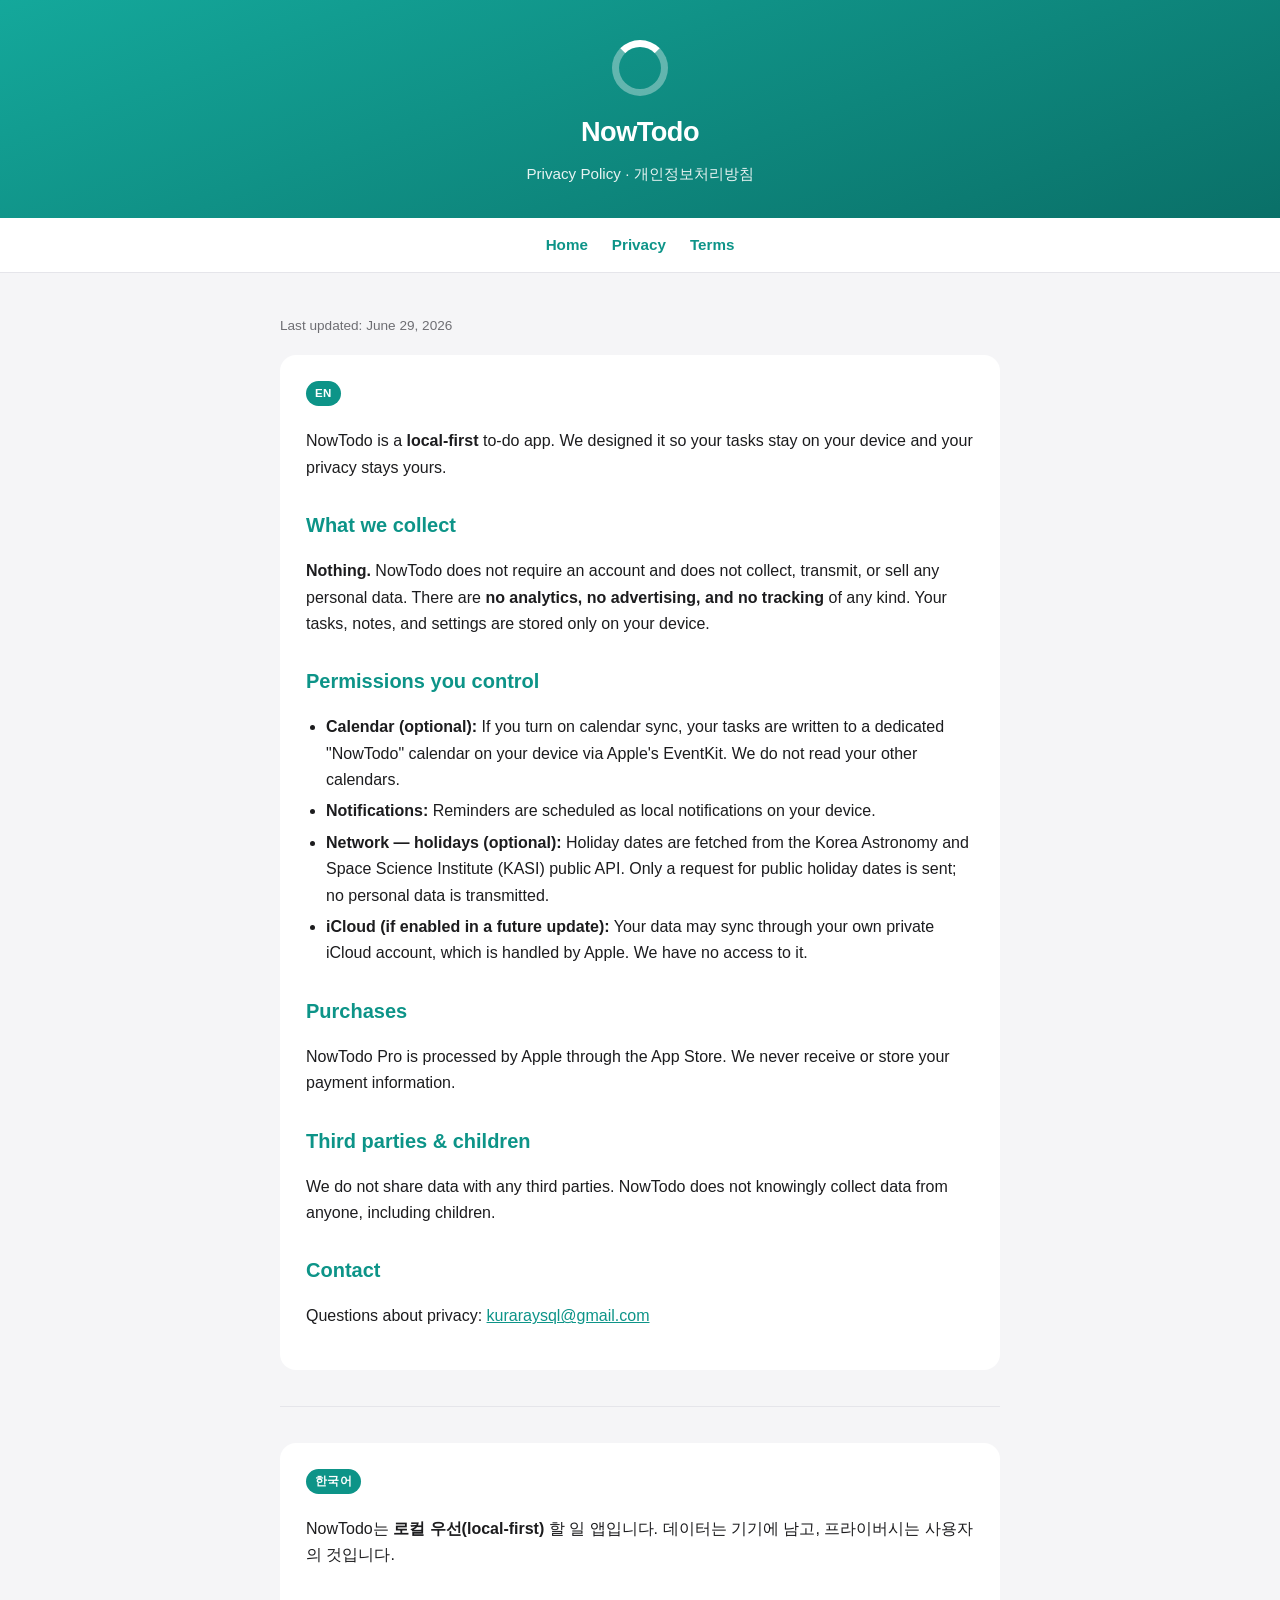
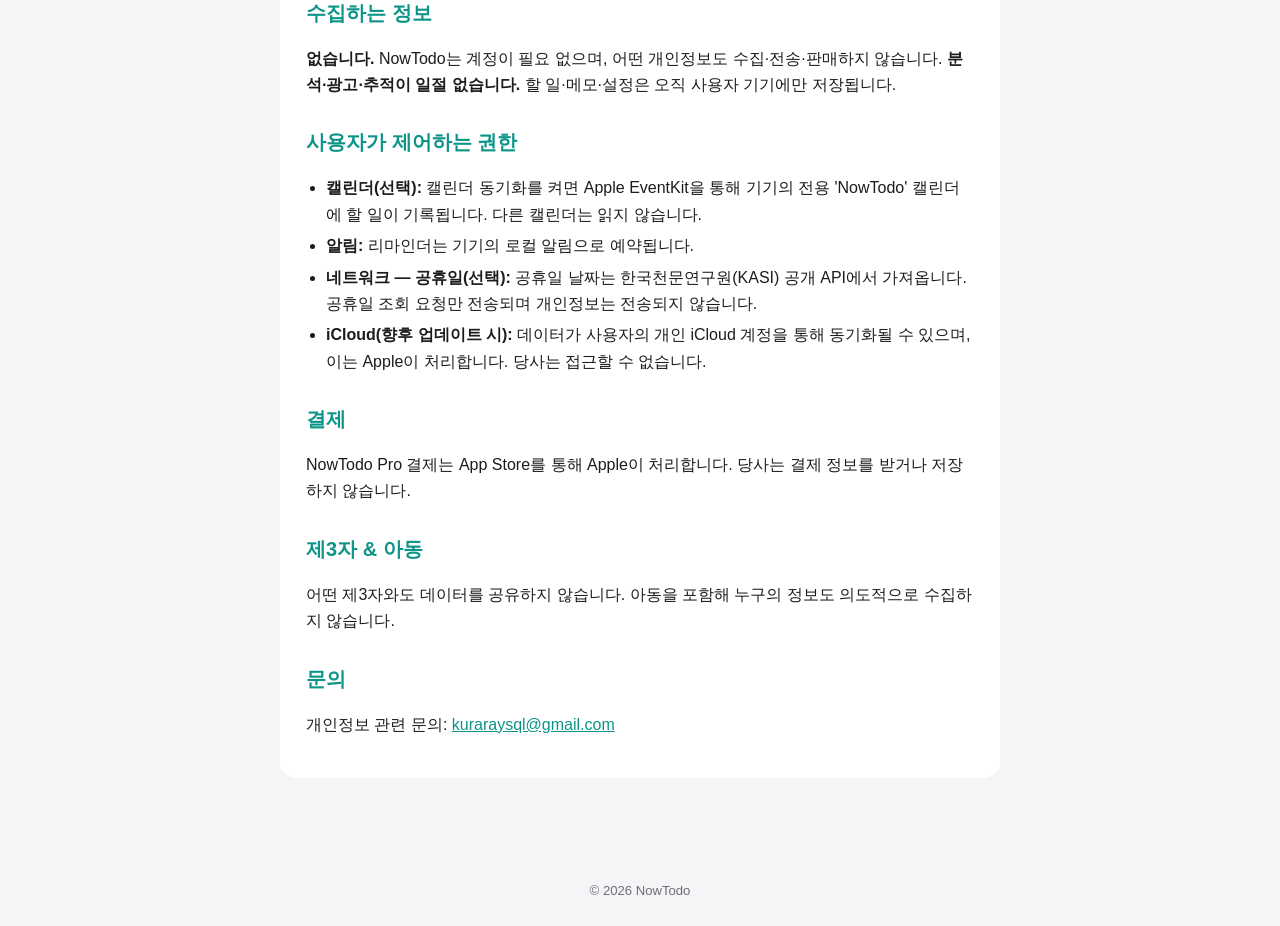
==== privacy.html @ 6a45f52b "NowTodo 법적 페이지 (개인정보처리방침·이용약관) Co-Authored-By: Claude Opus 4.8 (1M context) <noreply@anthropic.com>" ====
<!DOCTYPE html>
<html lang="en">
<head>
<meta charset="utf-8">
<meta name="viewport" content="width=device-width, initial-scale=1">
<title>NowTodo — Privacy Policy</title>
<link rel="stylesheet" href="style.css">
</head>
<body>
<header>
  <div class="ring"></div>
  <h1>NowTodo</h1>
  <p>Privacy Policy · 개인정보처리방침</p>
</header>
<nav><a href="index.html">Home</a><a href="privacy.html">Privacy</a><a href="terms.html">Terms</a></nav>
<main>

  <p class="updated">Last updated: June 29, 2026</p>

  <div class="card">
  <span class="lang-tag">EN</span>
  <p>NowTodo is a <strong>local-first</strong> to-do app. We designed it so your tasks stay on your device and your privacy stays yours.</p>

  <h2>What we collect</h2>
  <p><strong>Nothing.</strong> NowTodo does not require an account and does not collect, transmit, or sell any personal data. There are <strong>no analytics, no advertising, and no tracking</strong> of any kind. Your tasks, notes, and settings are stored only on your device.</p>

  <h2>Permissions you control</h2>
  <ul>
    <li><strong>Calendar (optional):</strong> If you turn on calendar sync, your tasks are written to a dedicated "NowTodo" calendar on your device via Apple's EventKit. We do not read your other calendars.</li>
    <li><strong>Notifications:</strong> Reminders are scheduled as local notifications on your device.</li>
    <li><strong>Network — holidays (optional):</strong> Holiday dates are fetched from the Korea Astronomy and Space Science Institute (KASI) public API. Only a request for public holiday dates is sent; no personal data is transmitted.</li>
    <li><strong>iCloud (if enabled in a future update):</strong> Your data may sync through your own private iCloud account, which is handled by Apple. We have no access to it.</li>
  </ul>

  <h2>Purchases</h2>
  <p>NowTodo Pro is processed by Apple through the App Store. We never receive or store your payment information.</p>

  <h2>Third parties &amp; children</h2>
  <p>We do not share data with any third parties. NowTodo does not knowingly collect data from anyone, including children.</p>

  <h2>Contact</h2>
  <p>Questions about privacy: <a href="mailto:kuraraysql@gmail.com">kuraraysql@gmail.com</a></p>
  </div>

  <hr>

  <div class="card">
  <span class="lang-tag">한국어</span>
  <p>NowTodo는 <strong>로컬 우선(local-first)</strong> 할 일 앱입니다. 데이터는 기기에 남고, 프라이버시는 사용자의 것입니다.</p>

  <h2>수집하는 정보</h2>
  <p><strong>없습니다.</strong> NowTodo는 계정이 필요 없으며, 어떤 개인정보도 수집·전송·판매하지 않습니다. <strong>분석·광고·추적이 일절 없습니다.</strong> 할 일·메모·설정은 오직 사용자 기기에만 저장됩니다.</p>

  <h2>사용자가 제어하는 권한</h2>
  <ul>
    <li><strong>캘린더(선택):</strong> 캘린더 동기화를 켜면 Apple EventKit을 통해 기기의 전용 'NowTodo' 캘린더에 할 일이 기록됩니다. 다른 캘린더는 읽지 않습니다.</li>
    <li><strong>알림:</strong> 리마인더는 기기의 로컬 알림으로 예약됩니다.</li>
    <li><strong>네트워크 — 공휴일(선택):</strong> 공휴일 날짜는 한국천문연구원(KASI) 공개 API에서 가져옵니다. 공휴일 조회 요청만 전송되며 개인정보는 전송되지 않습니다.</li>
    <li><strong>iCloud(향후 업데이트 시):</strong> 데이터가 사용자의 개인 iCloud 계정을 통해 동기화될 수 있으며, 이는 Apple이 처리합니다. 당사는 접근할 수 없습니다.</li>
  </ul>

  <h2>결제</h2>
  <p>NowTodo Pro 결제는 App Store를 통해 Apple이 처리합니다. 당사는 결제 정보를 받거나 저장하지 않습니다.</p>

  <h2>제3자 &amp; 아동</h2>
  <p>어떤 제3자와도 데이터를 공유하지 않습니다. 아동을 포함해 누구의 정보도 의도적으로 수집하지 않습니다.</p>

  <h2>문의</h2>
  <p>개인정보 관련 문의: <a href="mailto:kuraraysql@gmail.com">kuraraysql@gmail.com</a></p>
  </div>

</main>
<footer>© 2026 NowTodo</footer>
</body>
</html>
---- style.css ----
:root { --brand: #0D9488; --bg: #f5f5f7; --card: #ffffff; --text: #1c1c1e; --muted: #6e6e73; }
* { box-sizing: border-box; }
body { margin: 0; background: var(--bg); color: var(--text);
  font-family: -apple-system, BlinkMacSystemFont, "Segoe UI", "Apple SD Gothic Neo", Roboto, sans-serif;
  line-height: 1.65; }
header { background: linear-gradient(160deg, #14A89B, #0A7068); color: #fff; padding: 40px 20px 32px; text-align: center; }
header .ring { width: 56px; height: 56px; border: 7px solid rgba(255,255,255,.35); border-top-color: #fff;
  border-radius: 50%; margin: 0 auto 14px; }
header h1 { margin: 0; font-size: 1.7rem; letter-spacing: -.02em; }
header p { margin: 6px 0 0; opacity: .9; font-size: .95rem; }
nav { text-align: center; padding: 14px; background: var(--card); border-bottom: 1px solid #e5e5ea; }
nav a { color: var(--brand); text-decoration: none; margin: 0 12px; font-weight: 600; font-size: .95rem; }
main { max-width: 760px; margin: 0 auto; padding: 28px 20px 60px; }
.card { background: var(--card); border-radius: 16px; padding: 24px 26px; margin: 18px 0; }
h2 { color: var(--brand); font-size: 1.25rem; margin: 28px 0 10px; }
h3 { font-size: 1.02rem; margin: 18px 0 4px; }
.lang-tag { display: inline-block; font-size: .72rem; font-weight: 700; color: #fff; background: var(--brand);
  padding: 3px 9px; border-radius: 20px; margin-bottom: 6px; letter-spacing: .03em; }
.muted { color: var(--muted); }
.updated { color: var(--muted); font-size: .85rem; }
ul { padding-left: 20px; }
li { margin: 5px 0; }
footer { text-align: center; color: var(--muted); font-size: .82rem; padding: 24px; }
a { color: var(--brand); }
hr { border: none; border-top: 1px solid #e5e5ea; margin: 36px 0; }
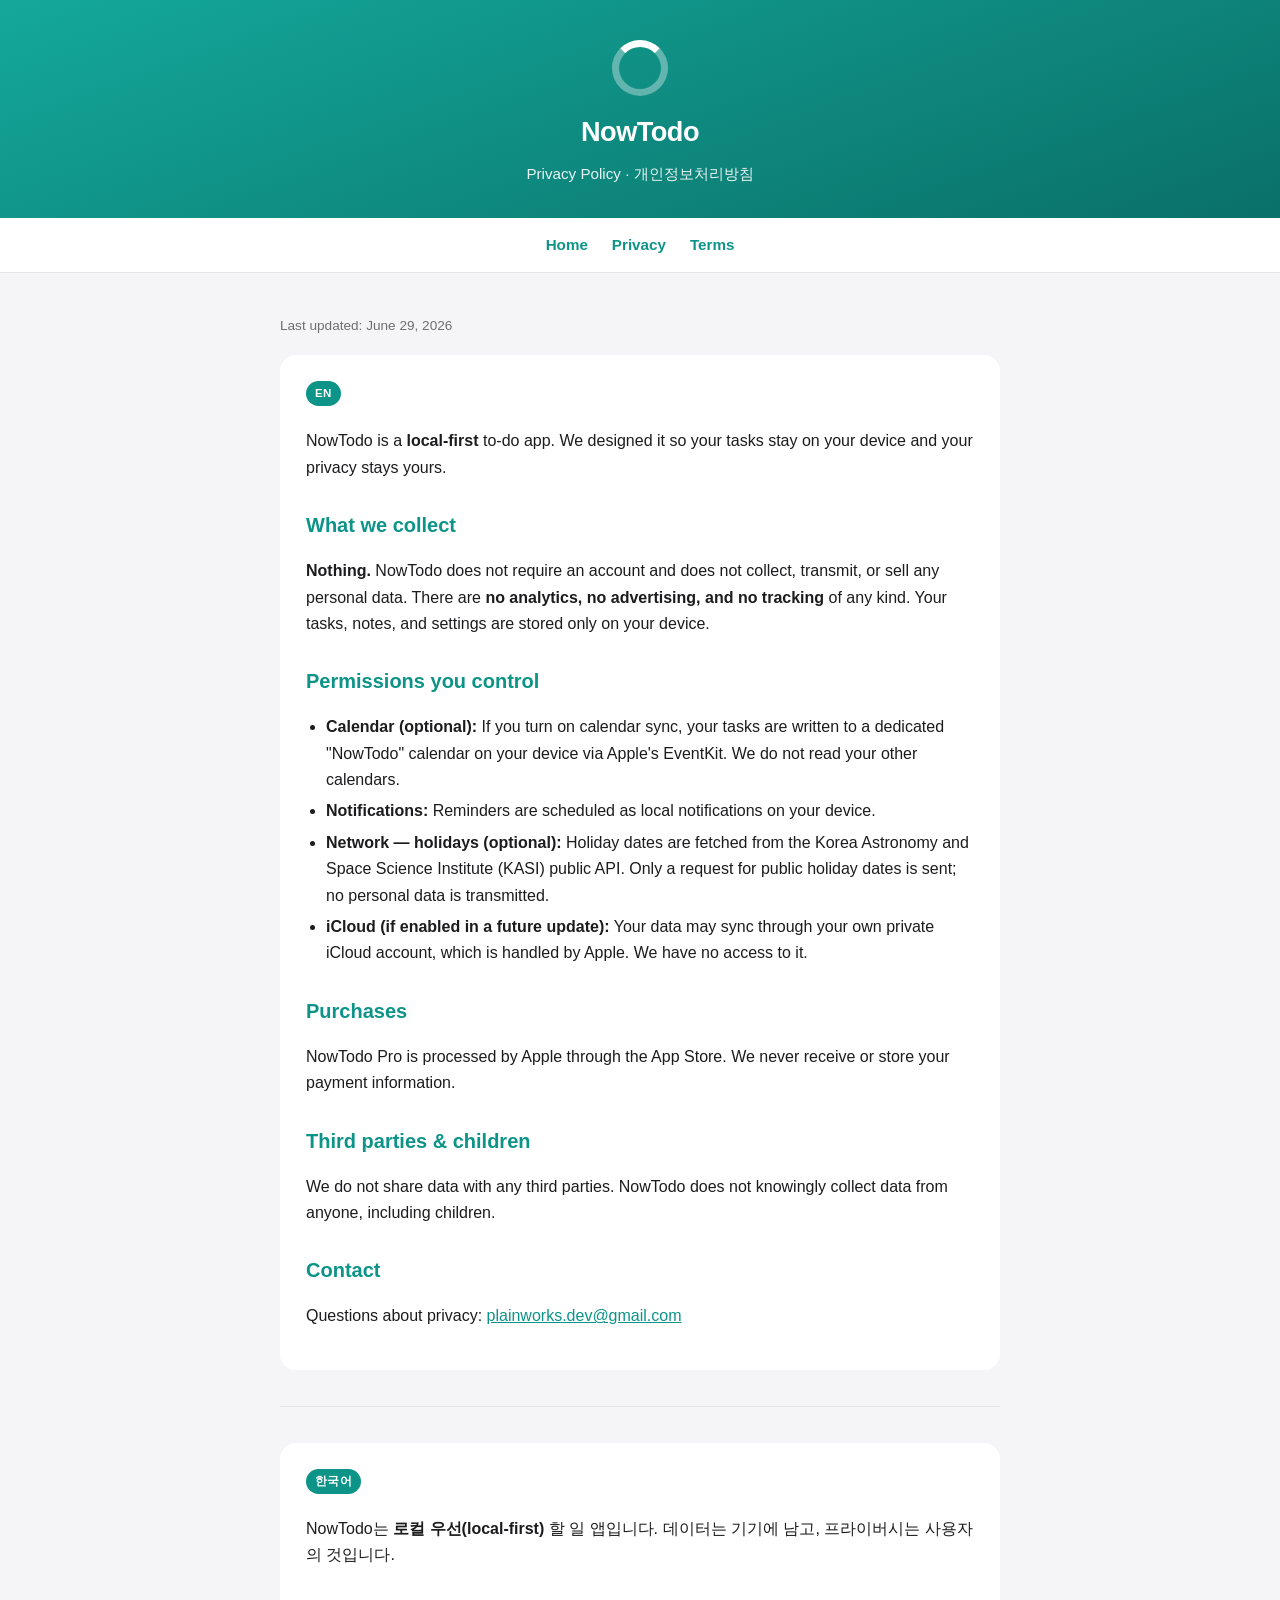
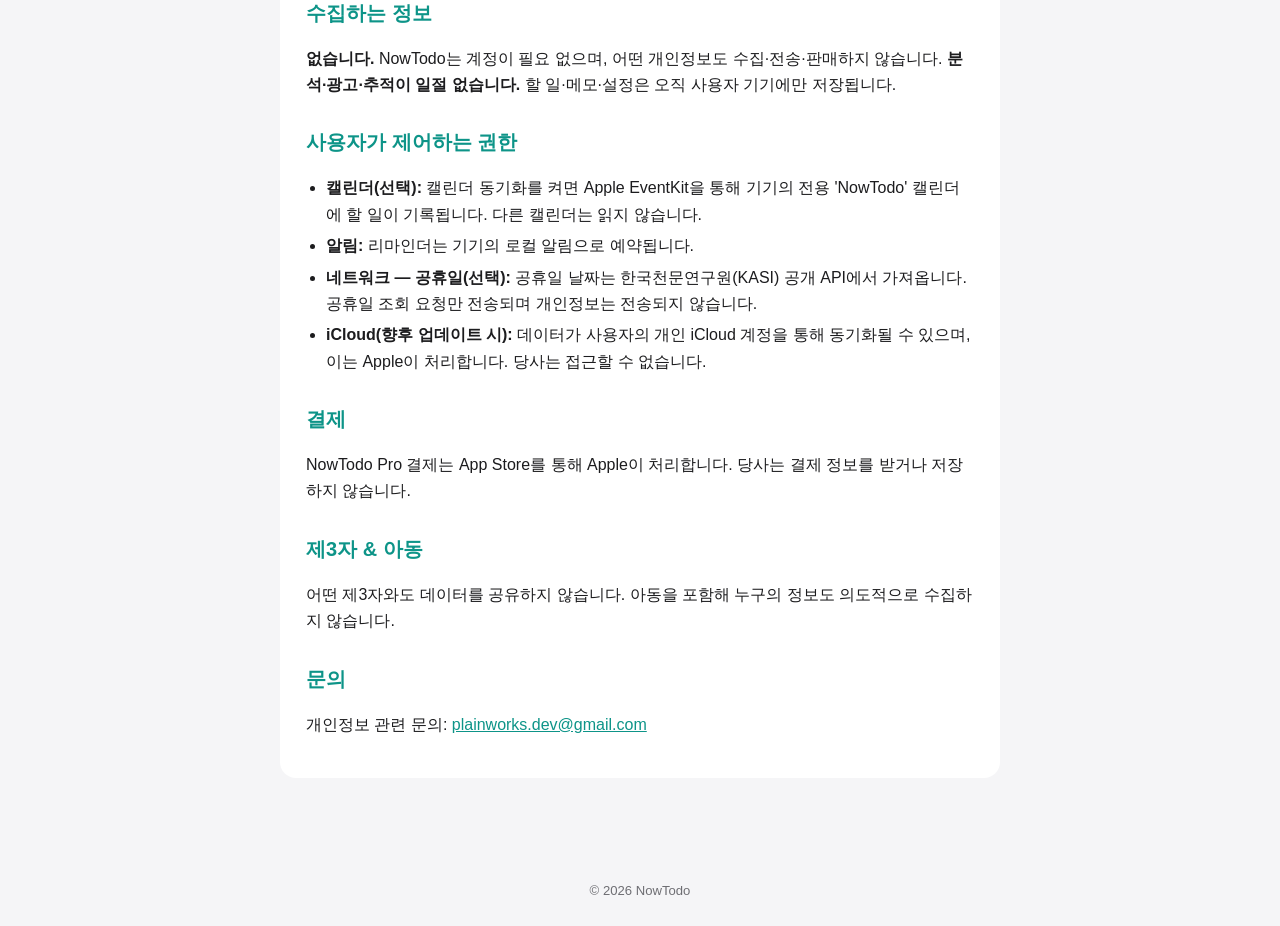
==== commit 6591063c: "문의 이메일 업데이트 → plainworks.dev@gmail.com 약관·개인정보 페이지의 연락처 이메일 교체 (en/ko 양쪽).  Co-Authored-By: Claude O" ====
--- a/privacy.html
+++ b/privacy.html
@@ -39,7 +39,7 @@
   <p>We do not share data with any third parties. NowTodo does not knowingly collect data from anyone, including children.</p>
 
   <h2>Contact</h2>
-  <p>Questions about privacy: <a href="mailto:kuraraysql@gmail.com">kuraraysql@gmail.com</a></p>
+  <p>Questions about privacy: <a href="mailto:plainworks.dev@gmail.com">plainworks.dev@gmail.com</a></p>
   </div>
 
   <hr>
@@ -66,7 +66,7 @@
   <p>어떤 제3자와도 데이터를 공유하지 않습니다. 아동을 포함해 누구의 정보도 의도적으로 수집하지 않습니다.</p>
 
   <h2>문의</h2>
-  <p>개인정보 관련 문의: <a href="mailto:kuraraysql@gmail.com">kuraraysql@gmail.com</a></p>
+  <p>개인정보 관련 문의: <a href="mailto:plainworks.dev@gmail.com">plainworks.dev@gmail.com</a></p>
   </div>
 
 </main>
